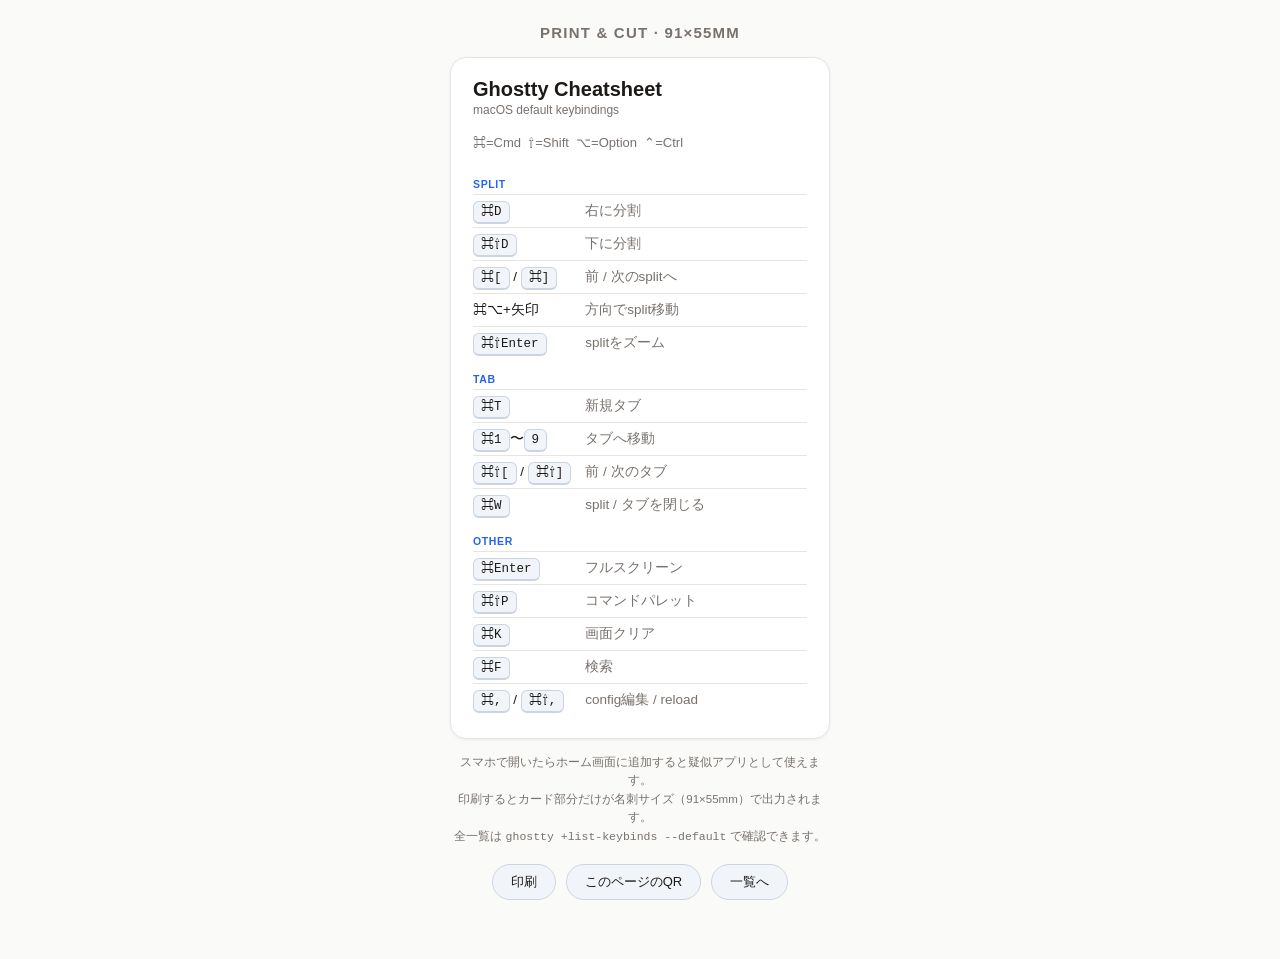
==== ghostty/index.html @ d4c16f5a "feat: Ghosttyのキーバインドチートシートを追加" ====
<!doctype html>
<html lang="ja">
<head>
<meta charset="utf-8">
<meta name="viewport" content="width=device-width, initial-scale=1">
<title>Ghostty Cheatsheet</title>
<link rel="icon" href="data:image/svg+xml,<svg xmlns=%22http://www.w3.org/2000/svg%22 viewBox=%220 0 100 100%22><text y=%22.9em%22 font-size=%2290%22>👻</text></svg>">
<link rel="stylesheet" href="../assets/base.css">
</head>
<body>

<h1 class="eyebrow">Print &amp; Cut · 91×55mm</h1>

<div class="card" id="cheatcard">
  <div class="card-title">Ghostty Cheatsheet</div>
  <div class="card-sub">macOS default keybindings</div>
  <div class="prefix">⌘=Cmd &nbsp;⇧=Shift &nbsp;⌥=Option &nbsp;⌃=Ctrl</div>

  <table>
    <tr class="section-row"><td class="section-label" colspan="2">Split</td></tr>
    <tr><td class="keys"><kbd>⌘D</kbd></td><td class="desc">右に分割</td></tr>
    <tr><td class="keys"><kbd>⌘⇧D</kbd></td><td class="desc">下に分割</td></tr>
    <tr><td class="keys"><kbd>⌘[</kbd> / <kbd>⌘]</kbd></td><td class="desc">前 / 次のsplitへ</td></tr>
    <tr><td class="keys">⌘⌥+矢印</td><td class="desc">方向でsplit移動</td></tr>
    <tr><td class="keys"><kbd>⌘⇧Enter</kbd></td><td class="desc">splitをズーム</td></tr>

    <tr class="section-row"><td class="section-label" colspan="2">Tab</td></tr>
    <tr><td class="keys"><kbd>⌘T</kbd></td><td class="desc">新規タブ</td></tr>
    <tr><td class="keys"><kbd>⌘1</kbd>〜<kbd>9</kbd></td><td class="desc">タブへ移動</td></tr>
    <tr><td class="keys"><kbd>⌘⇧[</kbd> / <kbd>⌘⇧]</kbd></td><td class="desc">前 / 次のタブ</td></tr>
    <tr><td class="keys"><kbd>⌘W</kbd></td><td class="desc">split / タブを閉じる</td></tr>

    <tr class="section-row"><td class="section-label" colspan="2">Other</td></tr>
    <tr><td class="keys"><kbd>⌘Enter</kbd></td><td class="desc">フルスクリーン</td></tr>
    <tr><td class="keys"><kbd>⌘⇧P</kbd></td><td class="desc">コマンドパレット</td></tr>
    <tr><td class="keys"><kbd>⌘K</kbd></td><td class="desc">画面クリア</td></tr>
    <tr><td class="keys"><kbd>⌘F</kbd></td><td class="desc">検索</td></tr>
    <tr><td class="keys"><kbd>⌘,</kbd> / <kbd>⌘⇧,</kbd></td><td class="desc">config編集 / reload</td></tr>
  </table>
</div>

<div class="hint">
  スマホで開いたらホーム画面に追加すると疑似アプリとして使えます。<br>
  印刷するとカード部分だけが名刺サイズ（91×55mm）で出力されます。<br>
  全一覧は <code>ghostty +list-keybinds --default</code> で確認できます。
</div>

<div class="actions">
  <button onclick="window.print()">印刷</button>
  <button id="qrBtn">このページのQR</button>
  <a class="button" href="../">一覧へ</a>
</div>

<div class="qr-wrap" id="qrWrap">
  <div class="qr-box"><img id="qrImg" alt="QR code for this page"></div>
  <div class="qr-caption" id="qrCaption"></div>
</div>

<script src="../assets/qrcode.js"></script>
<script src="../assets/qr.js"></script>
<script>setupQrButton('qrBtn', 'qrWrap', 'qrImg', 'qrCaption');</script>

</body>
</html>
---- assets/base.css ----
:root {
  --bg: #fafaf9;
  --card-bg: #ffffff;
  --ink: #1c1917;
  --sub: #78716c;
  --accent: #2563eb;
  --key-bg: #f1f5f9;
  --key-border: #cbd5e1;
  --divider: #e7e5e4;
}
@media (prefers-color-scheme: dark) {
  :root {
    --bg: #18181b;
    --card-bg: #232326;
    --ink: #f4f4f5;
    --sub: #a1a1aa;
    --accent: #60a5fa;
    --key-bg: #2f2f33;
    --key-border: #46464b;
    --divider: #3a3a3e;
  }
}

* { box-sizing: border-box; }
body {
  margin: 0;
  background: var(--bg);
  color: var(--ink);
  font-family: -apple-system, BlinkMacSystemFont, "Hiragino Sans", "Helvetica Neue", Arial, sans-serif;
  display: flex;
  flex-direction: column;
  align-items: center;
  padding: 24px 16px 60px;
  min-height: 100vh;
}

h1.eyebrow {
  font-size: 15px;
  letter-spacing: 0.08em;
  text-transform: uppercase;
  color: var(--sub);
  margin: 0 0 16px;
}

.card {
  width: 100%;
  max-width: 380px;
  background: var(--card-bg);
  border: 1px solid var(--divider);
  border-radius: 16px;
  padding: 20px 22px 22px;
  box-shadow: 0 1px 3px rgba(0,0,0,0.06);
}

.card-title { font-size: 20px; font-weight: 700; margin: 0 0 2px; }
.card-sub { font-size: 12px; color: var(--sub); margin: 0 0 16px; }

.prefix {
  display: inline-flex;
  align-items: center;
  gap: 6px;
  font-size: 13px;
  color: var(--sub);
  margin-bottom: 14px;
  flex-wrap: wrap;
}
kbd {
  font-family: ui-monospace, "SF Mono", Menlo, monospace;
  font-size: 12.5px;
  background: var(--key-bg);
  border: 1px solid var(--key-border);
  border-bottom-width: 2px;
  border-radius: 6px;
  padding: 3px 7px;
  color: var(--ink);
}

table { width: 100%; border-collapse: collapse; }
tr + tr td { border-top: 1px solid var(--divider); }
td { padding: 7px 0; font-size: 13.5px; vertical-align: middle; }
td.keys { white-space: nowrap; width: 1%; padding-right: 14px; }
td.desc { color: var(--sub); }

.section-label {
  font-size: 10.5px;
  font-weight: 700;
  letter-spacing: 0.06em;
  text-transform: uppercase;
  color: var(--accent);
  padding-top: 14px !important;
  padding-bottom: 4px !important;
  border-top: none !important;
}
tr.section-row td { border-top: none; }

.hint {
  max-width: 380px;
  font-size: 11.5px;
  color: var(--sub);
  text-align: center;
  margin-top: 14px;
  line-height: 1.6;
}

.actions { display: flex; gap: 10px; margin-top: 18px; }
button, a.button {
  font-size: 13px;
  padding: 8px 18px;
  border-radius: 999px;
  border: 1px solid var(--key-border);
  background: var(--key-bg);
  color: var(--ink);
  cursor: pointer;
  text-decoration: none;
  display: inline-block;
}
button:hover, a.button:hover { border-color: var(--accent); color: var(--accent); }

.qr-wrap {
  margin-top: 26px;
  display: none;
  flex-direction: column;
  align-items: center;
  gap: 8px;
}
.qr-wrap.show { display: flex; }
.qr-box { background: #fff; padding: 10px; border-radius: 12px; border: 1px solid var(--divider); }
.qr-box img { display: block; width: 160px; height: 160px; }
.qr-caption { font-size: 11px; color: var(--sub); word-break: break-all; text-align: center; max-width: 260px; }

/* hub page: list of cheatsheets */
.list { width: 100%; max-width: 380px; display: flex; flex-direction: column; gap: 10px; }
.list-item {
  display: block;
  background: var(--card-bg);
  border: 1px solid var(--divider);
  border-radius: 14px;
  padding: 14px 16px;
  text-decoration: none;
  color: var(--ink);
}
.list-item:hover { border-color: var(--accent); }
.list-item .name { font-weight: 700; font-size: 15px; }
.list-item .desc { font-size: 12px; color: var(--sub); margin-top: 2px; }

@media print {
  body { padding: 0; background: #fff; }
  h1.eyebrow, .hint, .actions, .qr-wrap { display: none; }
  .card {
    box-shadow: none;
    border: 1px solid #999;
    width: 91mm;
    max-width: 91mm;
    padding: 5mm 6mm;
    border-radius: 3mm;
  }
  .card-title { font-size: 13pt; }
  .card-sub { font-size: 7.5pt; }
  td { font-size: 8.5pt; padding: 3px 0; }
  kbd { font-size: 7.5pt; padding: 1px 4px; }
  .section-label { font-size: 6.5pt; }
}
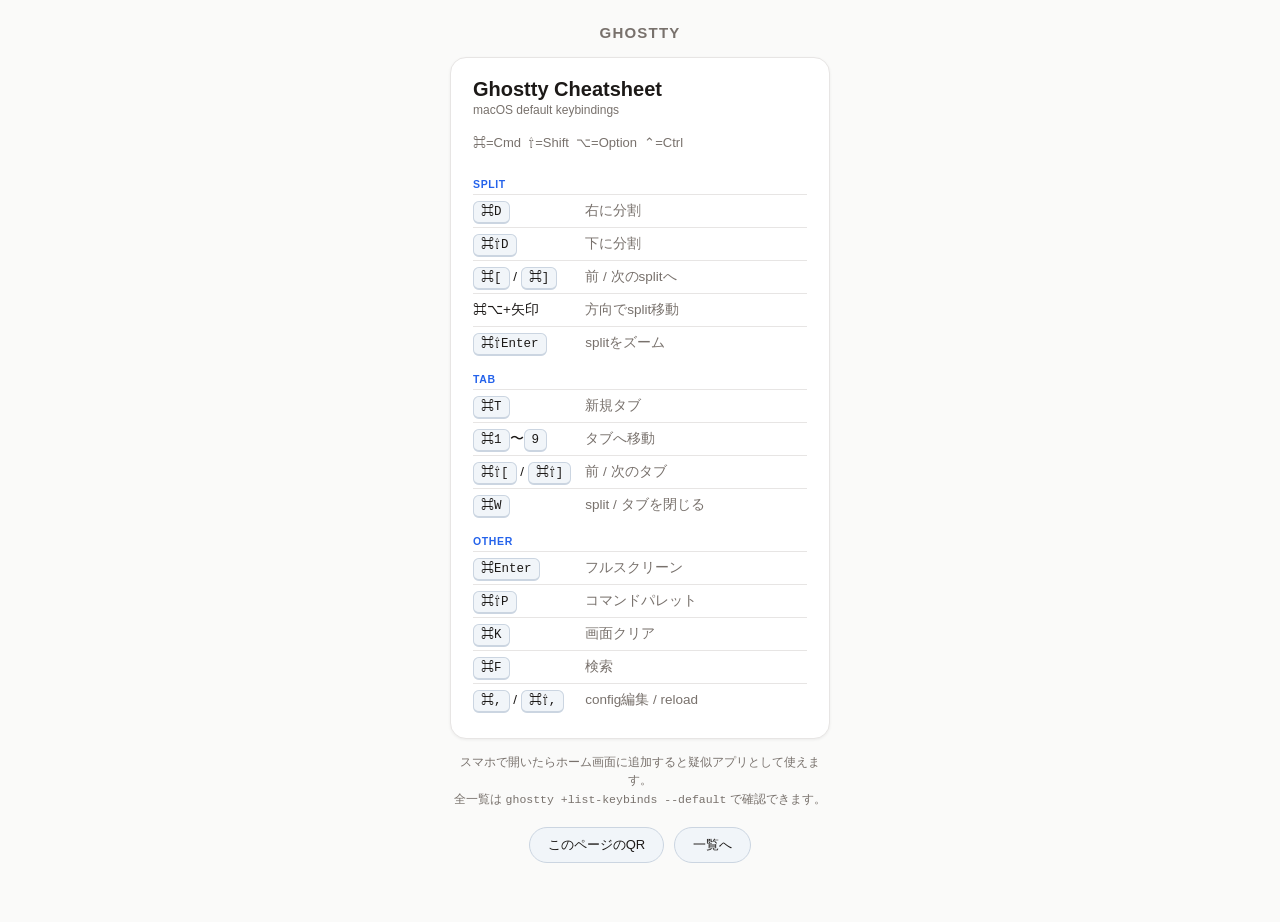
==== commit 413d85d6: "印刷機能を全ページから削除 もう印刷しないため、印刷ボタン・data-no-printオプション・印刷用CSS・ 「Print & Cut」見出し・印刷案内の文言をすべて削除。 各ページの見出しはツー" ====
--- a/ghostty/index.html
+++ b/ghostty/index.html
@@ -9,7 +9,7 @@
 </head>
 <body>
 
-<h1 class="eyebrow">Print &amp; Cut · 91×55mm</h1>
+<h1 class="eyebrow">Ghostty</h1>
 
 <div class="card" id="cheatcard">
   <div class="card-title">Ghostty Cheatsheet</div>
@@ -41,24 +41,11 @@
 
 <div class="hint">
   スマホで開いたらホーム画面に追加すると疑似アプリとして使えます。<br>
-  印刷するとカード部分だけが名刺サイズ（91×55mm）で出力されます。<br>
   全一覧は <code>ghostty +list-keybinds --default</code> で確認できます。
 </div>
 
-<div class="actions">
-  <button onclick="window.print()">印刷</button>
-  <button id="qrBtn">このページのQR</button>
-  <a class="button" href="../">一覧へ</a>
-</div>
-
-<div class="qr-wrap" id="qrWrap">
-  <div class="qr-box"><img id="qrImg" alt="QR code for this page"></div>
-  <div class="qr-caption" id="qrCaption"></div>
-</div>
-
 <script src="../assets/qrcode.js"></script>
-<script src="../assets/qr.js"></script>
-<script>setupQrButton('qrBtn', 'qrWrap', 'qrImg', 'qrCaption');</script>
+<script src="../assets/page.js"></script>
 
 </body>
 </html>
--- a/assets/base.css
+++ b/assets/base.css
@@ -142,21 +142,3 @@
 .list-item:hover { border-color: var(--accent); }
 .list-item .name { font-weight: 700; font-size: 15px; }
 .list-item .desc { font-size: 12px; color: var(--sub); margin-top: 2px; }
-
-@media print {
-  body { padding: 0; background: #fff; }
-  h1.eyebrow, .hint, .actions, .qr-wrap { display: none; }
-  .card {
-    box-shadow: none;
-    border: 1px solid #999;
-    width: 91mm;
-    max-width: 91mm;
-    padding: 5mm 6mm;
-    border-radius: 3mm;
-  }
-  .card-title { font-size: 13pt; }
-  .card-sub { font-size: 7.5pt; }
-  td { font-size: 8.5pt; padding: 3px 0; }
-  kbd { font-size: 7.5pt; padding: 1px 4px; }
-  .section-label { font-size: 6.5pt; }
-}
